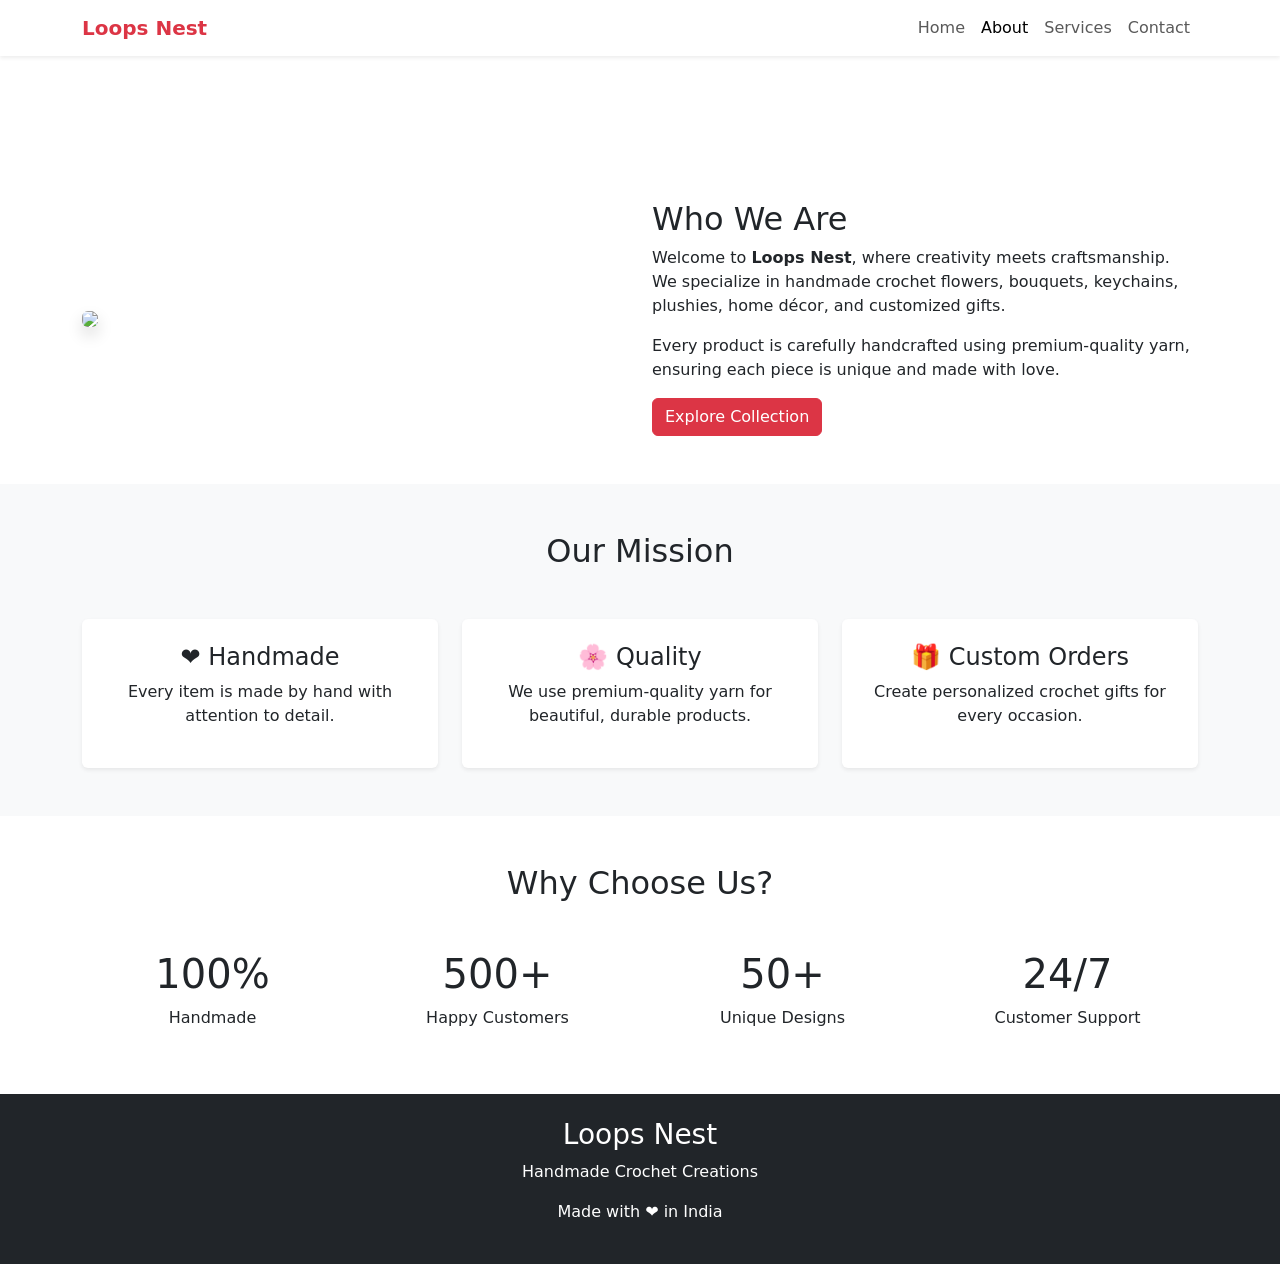
==== about.html @ dcceef95 "add website files" ====
<!DOCTYPE html>
<html lang="en">
<head>
<meta charset="UTF-8">
<meta name="viewport" content="width=device-width, initial-scale=1">

<title>About Us | Loops Nest</title>

<link href="https://cdn.jsdelivr.net/npm/bootstrap@5.3.3/dist/css/bootstrap.min.css" rel="stylesheet">
<link rel="stylesheet" href="about.css">

</head>

<body>

<!-- Navbar -->

<nav class="navbar navbar-expand-lg navbar-light bg-white shadow-sm">

<div class="container">

<a class="navbar-brand fw-bold text-danger" href="index.html">Loops Nest</a>

<button class="navbar-toggler" data-bs-toggle="collapse" data-bs-target="#menu">
<span class="navbar-toggler-icon"></span>
</button>

<div class="collapse navbar-collapse" id="menu">

<ul class="navbar-nav ms-auto">

<li class="nav-item"><a class="nav-link" href="home.html">Home</a></li>

<li class="nav-item"><a class="nav-link active" href="about.html">About</a></li>

<li class="nav-item"><a class="nav-link" href="services.html">Services</a></li>

<li class="nav-item"><a class="nav-link" href="contact.html">Contact</a></li>

</ul>

</div>

</div>

</nav>

<!-- Banner -->

<section class="about-banner text-center text-white">

<div class="container">

<h1>About Loops Nest</h1>

<p>Crafting Every Stitch with Love</p>

</div>

</section>

<!-- About -->

<section class="py-5">

<div class="container">

<div class="row align-items-center">

<div class="col-lg-6">

<img src="about.jpeg" class="img-fluid rounded shadow">

</div>

<div class="col-lg-6">

<h2>Who We Are</h2>

<p>

Welcome to <b>Loops Nest</b>, where creativity meets craftsmanship. We specialize in handmade crochet flowers, bouquets, keychains, plushies, home décor, and customized gifts.

</p>

<p>

Every product is carefully handcrafted using premium-quality yarn, ensuring each piece is unique and made with love.

</p>

<a href="#" class="btn btn-danger">Explore Collection</a>

</div>

</div>

</div>

</section>

<!-- Mission -->

<section class="bg-light py-5">

<div class="container">

<h2 class="text-center mb-5">Our Mission</h2>

<div class="row">

<div class="col-md-4">

<div class="card border-0 shadow-sm p-4 text-center">

<h4>❤️ Handmade</h4>

<p>Every item is made by hand with attention to detail.</p>

</div>

</div>

<div class="col-md-4">

<div class="card border-0 shadow-sm p-4 text-center">

<h4>🌸 Quality</h4>

<p>We use premium-quality yarn for beautiful, durable products.</p>

</div>

</div>

<div class="col-md-4">

<div class="card border-0 shadow-sm p-4 text-center">

<h4>🎁 Custom Orders</h4>

<p>Create personalized crochet gifts for every occasion.</p>

</div>

</div>

</div>

</div>

</section>

<!-- Why Choose -->

<section class="py-5">

<div class="container">

<h2 class="text-center mb-5">Why Choose Us?</h2>

<div class="row text-center">

<div class="col-md-3">

<h1>100%</h1>

<p>Handmade</p>

</div>

<div class="col-md-3">

<h1>500+</h1>

<p>Happy Customers</p>

</div>

<div class="col-md-3">

<h1>50+</h1>

<p>Unique Designs</p>

</div>

<div class="col-md-3">

<h1>24/7</h1>

<p>Customer Support</p>

</div>

</div>

</div>

</section>

<!-- Footer -->

<footer class="bg-dark text-white text-center p-4">

<h3>Loops Nest</h3>

<p>Handmade Crochet Creations</p>

<p>Made with ❤️ in India</p>

</footer>

<script src="https://cdn.jsdelivr.net/npm/bootstrap@5.3.3/dist/js/bootstrap.bundle.min.js"></script>

</body>
</html>
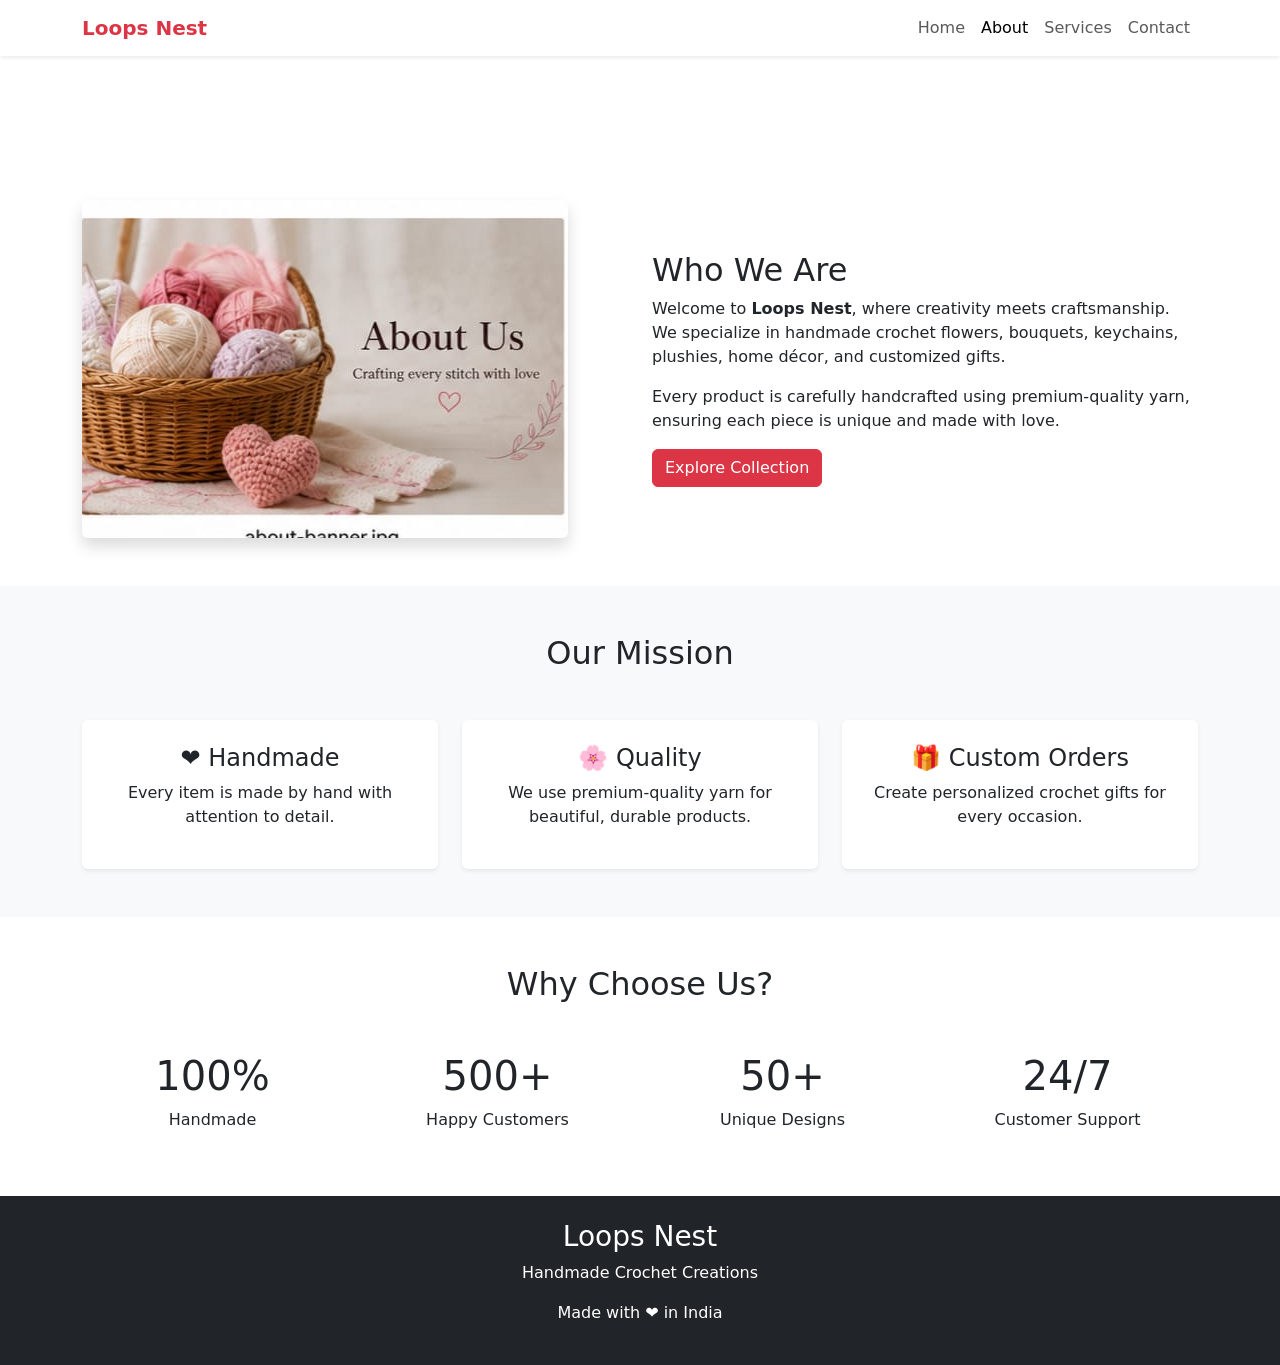
==== commit 96823f1b: "updated websites" ====
--- a/about.html
+++ b/about.html
@@ -69,7 +69,7 @@
 
 <div class="col-lg-6">
 
-<img src="about.jpeg" class="img-fluid rounded shadow">
+<img src="images/about.jpeg" class="img-fluid rounded shadow">
 
 </div>
 
